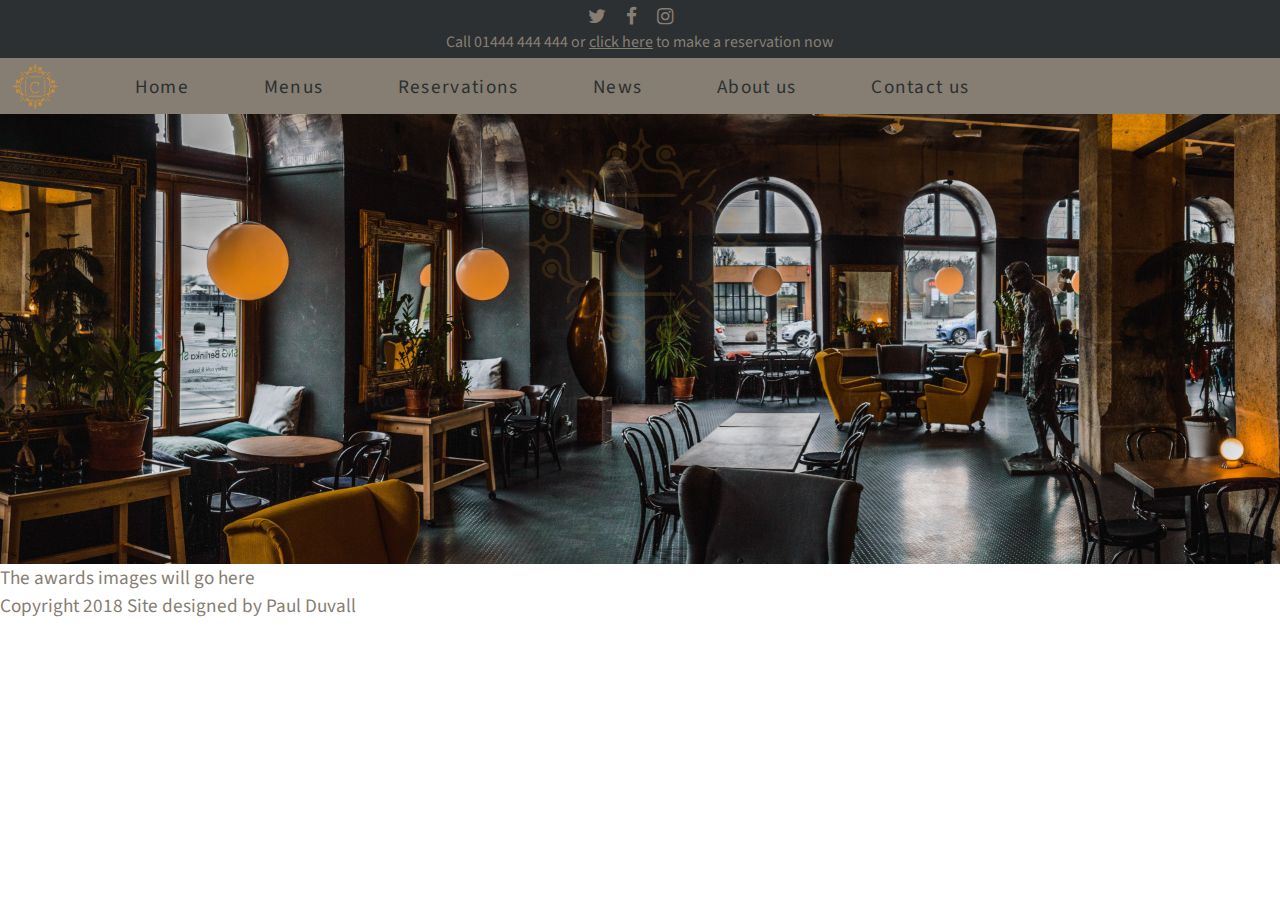
==== index.html @ 865986a9 "Menu made responsive, burger menu added using slicknav, some tweeks to logo display made to adjust f" ====
<!DOCTYPE html>
<html lang="en">
<head>
  <meta charset="UTF-8">
  <meta name="viewport" content="width=device-width, initial-scale=1.0">
  <meta http-equiv="X-UA-Compatible" content="ie=edge">
  <title>Claude's restaurant - fine dining for all</title>
  <link rel="stylesheet" href="https://maxcdn.bootstrapcdn.com/font-awesome/4.3.0/css/font-awesome.min.css">
  <link href="https://fonts.googleapis.com/css?family=Source+Sans+Pro|Montez" rel="stylesheet">
  <!-- <link rel="stylesheet" type="text/css" href="css/animate.css"> -->
  <link rel="stylesheet" type="text/css" href="css/slicknav.min.css">
  <link rel="stylesheet" type="text/css" href="css/style.css">
  
</head>
<body>

  <header>
    <section class="section--top">
      <div class="social_media_icons">
        <ul>
          <li><a href="#"><i class="fa fa-twitter"></i></a></li>
          <li><a href="#"><i class="fa fa-facebook"></i></a></li>
          <li><a href="#"><i class="fa fa-instagram"></i></a></li>
        </ul>
      </div>
      <p>Call 01444 444 444 or <a href="#">click here</a> to make a reservation now</p>
    </section>

    <section class="section--nav">
      <img src="images/logo.gif" alt="Claude's logo" class="nav_logo">
      <nav>
        <ul class="menu" id="menu">
          <li><a href="#">Home</a></li>
          <li><a href="#">Menus</a></li>
          <li><a href="#">Reservations</a></li>
          <li><a href="#">News</a></li>
          <li><a href="#">About us</a></li>
          <li><a href="#">Contact us</a></li>
        </ul>
      </nav>
    </section>
</header>

  <section class="section--hero">
      <img src="images/logo.gif" alt="Claudes restaurant logo" class="hero_logo">
    <p class="hero_text fancy_text">The finest panda-prepared cuisine known to mankind...</p>
  </section>

  <section class="awards">
    <p>The awards images will go here</p>
  </section>

  <section class="section--menus">
    <div class="menu_item">
      <div class="menu_info_top">
        <h1></h1>
        <div class="menu_info_bottom">
          <p></p>
        </div>
      </div>
    </div>
    <div class="menu_item">
      <div class="menu_info_top">
        <h1></h1>
        <div class="menu_info_bottom">
          <p></p>
        </div>
      </div>
    </div>
    <div class="menu_item">
      <div class="menu_info_top">
        <h1></h1>
        <div class="menu_info_bottom">
          <p></p>
        </div>
      </div>
    </div>
  </section>

  <section class="section--reviews">

  </section>

  <footer>
    Copyright 2018
    Site designed by Paul Duvall
  </footer>

  <script src="js/jquery-3.3.1.min.js" type="text/javascript"></script>
  <script src="js/jquery.slicknav.min.js" type="text/javascript"></script>
  <script src="js/script.js" type="text/javascript"></script>

</body>
</html>
---- css/style.css ----
:root {
  --clr-khaki: #5E583F;
  --clr-grey-dark: #2c3033;
  --clr-grey-light: #867E72;
  --clr-grey-bright: #B9C1C9;
  --clr-yellow: #DB922C;
}

* {
  box-sizing: border-box;
  margin: 0;
  padding: 0;
}

body {
  color: var(--clr-grey-light);
  font-family: 'Source Sans Pro', sans-serif;
  font-size: 1.2rem;
}

a {
  color: var(--clr-grey-light);
}

/* -------------------- TOP SECTION ---------------------- */

.slicknav_menu {
  display: none;
}

.section--top {
  background: var(--clr-grey-dark);
  display: flex;
  flex-direction: column;
  align-items: center;
}

.section--top ul {
  list-style: none;
  display: flex;
}

.section--top li {
  margin: 3px 20px 0 0;
}

.section--top i:hover {
  opacity: 0.7;
}

.section--top p {
  margin-bottom: 5px;
  font-size: 1rem;
}

/* --------------------- NAVIGATION ------------------------ */

.section--nav {
  margin: 0 auto;
  background: var(--clr-grey-light);
  text-align: center;
}

nav {
  color: var(--clr-grey-dark);  
  max-width: 80vw;
}

nav::after {
  content: '';
  display: block;
  height: 0;
  clear: left;
}

.nav_logo {
  width: 50px;
  margin: 3px 0 3px 10px;
  float: left;
}

nav ul {
  display: flex;
  justify-content: space-evenly;
  padding-top: 15px;
  list-style: none;
}

nav li {
  margin-left: 10px;
}

nav a {
  color: inherit;
  text-decoration: none;
  margin-left: 10px;
  letter-spacing: 1.3px;
}

nav a:hover {
  text-decoration: underline;
}

/* --------------------- HERO SECTION ------------------------ */

.section--hero {
  background-image: url(../images/hero-background.jpg);
  background-size: cover;
  background-repeat: no-repeat;
  min-height: 50vh;
  display: flex;
  flex-direction: column;
  align-items: center;
}

.hero_logo {
  display: none;
  max-width: 20vw;
  min-width: 200px;
}

.fancy_text {
  display: none;
  font-family: 'Montez', cursive;
  font-size: 2rem;
  color: var(--clr-grey-bright);
  background: rgba(0,0,0,0.4);
  padding: 7px;
  border-radius: 5px;  
}

/* ---------------- RESPONSIVE MEDIA QUERIES -------------------- */

@media all and (max-width: 1000px) {

  #menu {
    display: none;
  }

  .slicknav_menu {
    display: inline-block;
    position: fixed;
    /* background: transparent; */
    right: 0;
    top: 0;
    background: var(--clr-grey-dark);
    width: 100%;
    text-align: right;
    
  }

  .slicknav_menu a {
    color: var(--clr-grey-light);  
    font-size: 1rem;
    letter-spacing: 1.3px;
  }

  .nav_logo {
    width: 25%;
    min-width: 175  px;
    margin: 3px 0 3px 10px;
    float: none;
    margin: auto 0;
  }

  .hero_logo {
    display: none;
    height: 0;
  }

  .section--top p {
    z-index: 5;
  }
}
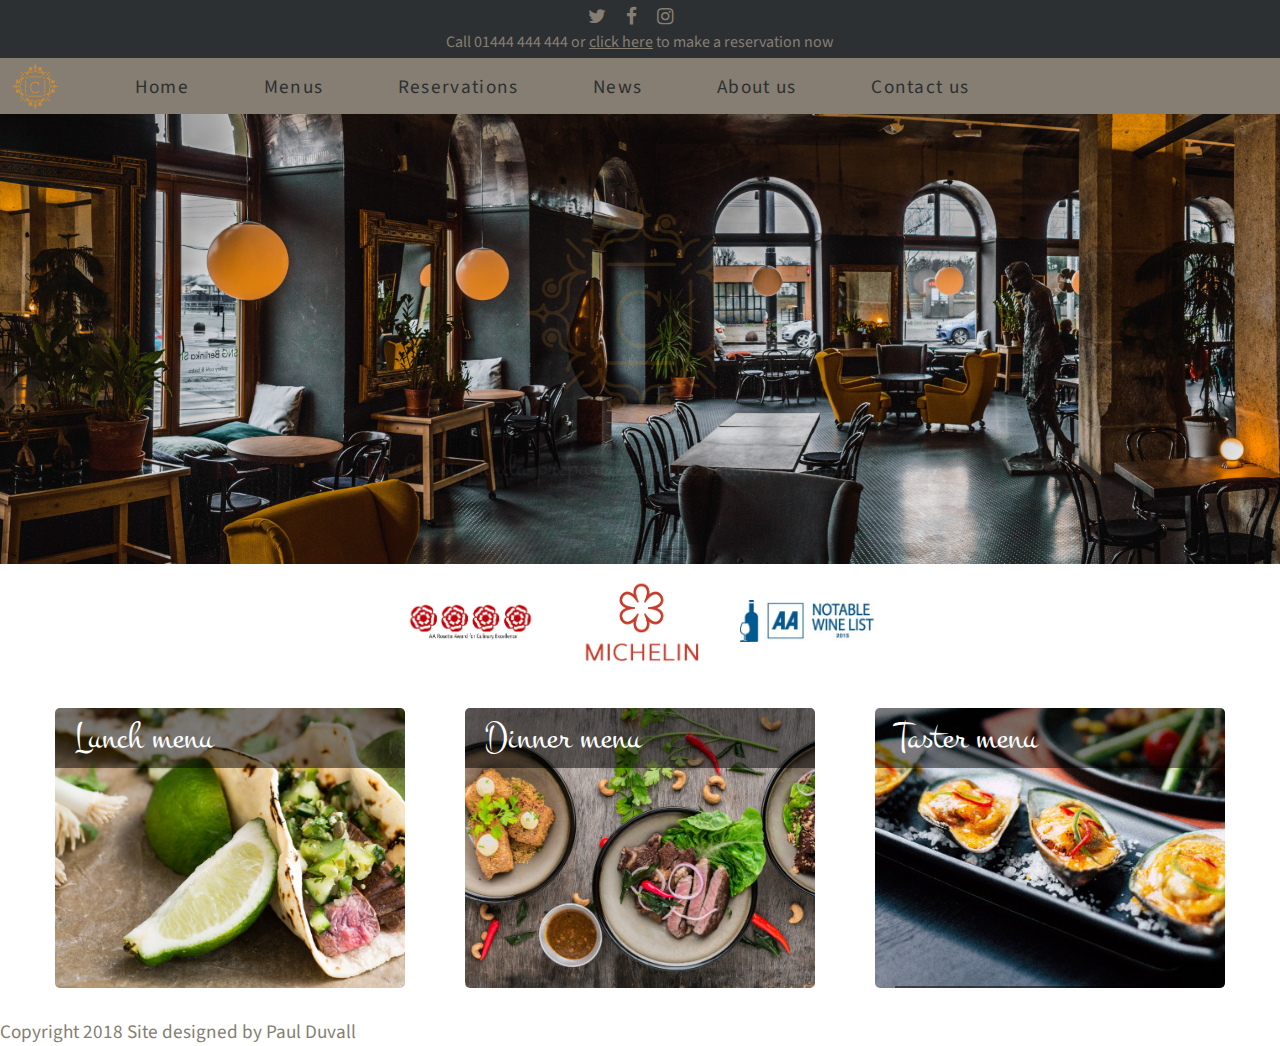
==== commit f1ec13e9: "Awards and menus sections added to main page" ====
--- a/index.html
+++ b/index.html
@@ -41,41 +41,51 @@
     </section>
 </header>
 
+  <!-- ******************** Hero image section ******************** -->
+
   <section class="section--hero">
       <img src="images/logo.gif" alt="Claudes restaurant logo" class="hero_logo">
     <p class="hero_text fancy_text">The finest panda-prepared cuisine known to mankind...</p>
   </section>
 
-  <section class="awards">
-    <p>The awards images will go here</p>
+  <!-- ******************** Awards section ******************** -->
+
+  <section class="section--awards">
+    <div awards_item><img src="images/four-rosette-logo.jpg"></div>
+    <div awards_item><img src="images/michelin-star-red.jpg"></div>
+    <div awards_item><img src="images/AANotableWineList2015-300x90.jpg"></div>
   </section>
 
+  <!-- ******************** Menus section ******************** -->
+
   <section class="section--menus">
-    <div class="menu_item">
+    <div class="menu_item" id="menu_item_lunch">
       <div class="menu_info_top">
-        <h1></h1>
+        <h1>Lunch menu</h1>
         <div class="menu_info_bottom">
-          <p></p>
+          <p>Our awarding-winning lunch menu is super tasty. Choose from 1, 2 or 3 courses. Includes a glass of wine!</p>
         </div>
       </div>
     </div>
-    <div class="menu_item">
+    <div class="menu_item" id="menu_item_dinner">
       <div class="menu_info_top">
-        <h1></h1>
+        <h1>Dinner menu</h1>
         <div class="menu_info_bottom">
-          <p></p>
+            <p>Choose from a range of unique plates, designed by out Michelin-star awarded Chef, Claude LePanda.</p>
         </div>
       </div>
     </div>
-    <div class="menu_item">
+    <div class="menu_item" id="menu_item_taster">
       <div class="menu_info_top">
-        <h1></h1>
+        <h1>Taster menu</h1>
         <div class="menu_info_bottom">
-          <p></p>
+          <p>Experience the full range of what our award-winning menu has to offer with the taster menu, served with carefully-selected paired wines.</p>
         </div>
       </div>
     </div>
   </section>
+
+  <!-- ******************** Reviews section ******************** -->
 
   <section class="section--reviews">
 
--- a/css/style.css
+++ b/css/style.css
@@ -22,6 +22,12 @@
   color: var(--clr-grey-light);
 }
 
+h1 {
+  font-family: 'Montez', cursive;
+  font-weight: 100;
+  font-size: 2.4rem;
+}
+
 /* -------------------- TOP SECTION ---------------------- */
 
 .slicknav_menu {
@@ -111,6 +117,7 @@
   display: flex;
   flex-direction: column;
   align-items: center;
+  justify-content: center;
 }
 
 .hero_logo {
@@ -123,15 +130,94 @@
   display: none;
   font-family: 'Montez', cursive;
   font-size: 2rem;
+  text-align: center;
   color: var(--clr-grey-bright);
   background: rgba(0,0,0,0.4);
   padding: 7px;
   border-radius: 5px;  
 }
 
+/* ---------------- AWARDS SECTION -------------------- */
+
+.section--awards {
+  display: flex;
+  flex-direction: row;
+  justify-content: center;
+}
+
+.section--awards div {
+  display: flex;
+  align-items: center;
+}
+
+.section--awards div img {
+  padding: 15px;
+  width: 25vw;
+  max-width: 170px;
+}
+
+.section--awards div img:hover {
+  filter: grayscale(100%);
+}
+
+/* --------------------- MENU SECTION ------------------------ */
+
+.section--menus {
+  display: flex;
+  justify-content: center;
+  flex-wrap: wrap;
+  background: white;
+  font-size: 1rem;
+}
+
+.menu_item {
+  position: relative;
+  overflow: hidden;
+  width: 350px;
+  height: 280px;
+  background-size: cover;
+  color: white;
+  border-radius: 5px;
+  margin: 30px;
+}
+
+#menu_item_lunch {
+  background-image: url(../images/menu-lunch.jpg);
+}
+
+#menu_item_dinner {
+  background-image: url(../images/menu-dinner.jpg);
+}
+
+#menu_item_taster {
+  background-image: url(../images/menu-taster.jpg);
+}
+
+.menu_info_top {
+  background: rgba(0,0,0,0.5);
+  padding: 5px 20px;
+}
+
+.menu_info_bottom {
+  position: absolute;
+  bottom: -110px; 
+  width: 100%;
+  max-height: 40%;
+  padding: 15px 20px;
+  background: rgba(0,0,0,0.5);
+}
+
+.menu_item:hover > .menu_info_bottom {
+  display: inline;
+  transition: ease 0.8s;
+  bottom: 0;
+}
+
 /* ---------------- RESPONSIVE MEDIA QUERIES -------------------- */
 
 @media all and (max-width: 1000px) {
+
+  /* -------- RESPONSIVE MENU ------------ */
 
   #menu {
     display: none;
@@ -140,13 +226,11 @@
   .slicknav_menu {
     display: inline-block;
     position: fixed;
-    /* background: transparent; */
     right: 0;
     top: 0;
     background: var(--clr-grey-dark);
     width: 100%;
     text-align: right;
-    
   }
 
   .slicknav_menu a {
@@ -154,6 +238,8 @@
     font-size: 1rem;
     letter-spacing: 1.3px;
   }
+
+  /* -------- RESPONSIVE HERO ------------ */
 
   .nav_logo {
     width: 25%;
@@ -171,4 +257,22 @@
   .section--top p {
     z-index: 5;
   }
+
+}
+
+@media all and (max-width: 600px) {
+  
+  /* -------- RESPONSIVE AWARDS ------------ */
+
+  .awards {
+    display: flex;
+    flex-direction: column;
+    align-items: center;
+  }
+
+  .awards div img {
+    width: 50vw;
+    max-width: 170px;
+  }
+
 }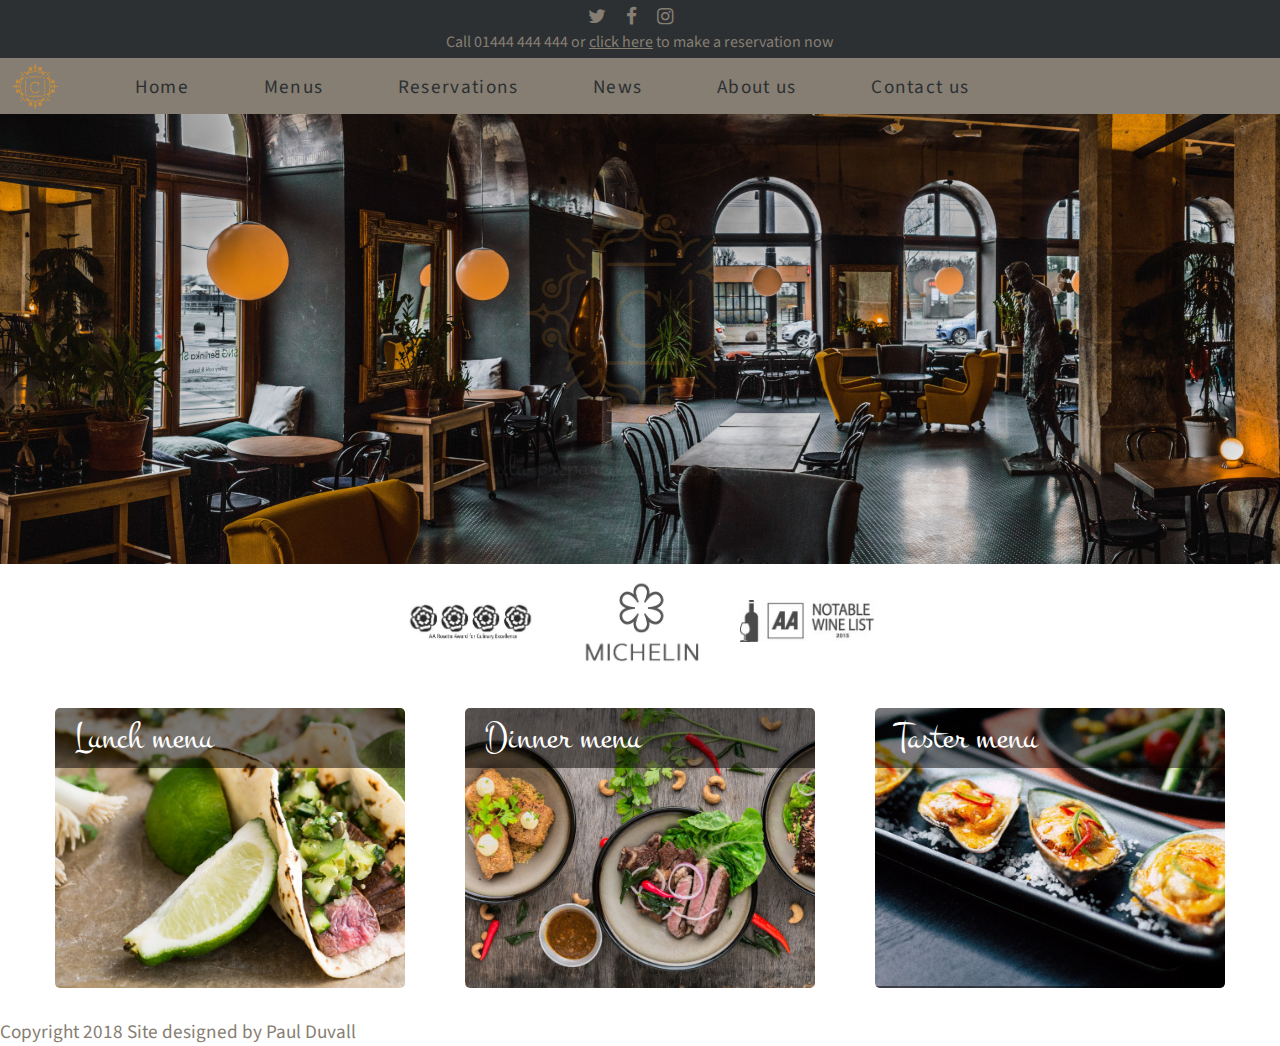
==== commit 146415d0: "Fixed issues with front page awards logos and menu components" ====
--- a/index.html
+++ b/index.html
@@ -62,25 +62,25 @@
     <div class="menu_item" id="menu_item_lunch">
       <div class="menu_info_top">
         <h1>Lunch menu</h1>
-        <div class="menu_info_bottom">
-          <p>Our awarding-winning lunch menu is super tasty. Choose from 1, 2 or 3 courses. Includes a glass of wine!</p>
-        </div>
+      </div>
+      <div class="menu_info_bottom">
+        <p>Our awarding-winning lunch menu is super tasty. Choose from 1, 2 or 3 courses. Includes a glass of wine!</p>
       </div>
     </div>
     <div class="menu_item" id="menu_item_dinner">
       <div class="menu_info_top">
         <h1>Dinner menu</h1>
-        <div class="menu_info_bottom">
-            <p>Choose from a range of unique plates, designed by out Michelin-star awarded Chef, Claude LePanda.</p>
-        </div>
       </div>
+      <div class="menu_info_bottom">
+        <p>Choose from a range of unique plates, designed by out Michelin-star awarded Chef, Claude LePanda.</p>
+    </div>
     </div>
     <div class="menu_item" id="menu_item_taster">
       <div class="menu_info_top">
         <h1>Taster menu</h1>
-        <div class="menu_info_bottom">
-          <p>Experience the full range of what our award-winning menu has to offer with the taster menu, served with carefully-selected paired wines.</p>
-        </div>
+      </div>
+      <div class="menu_info_bottom">
+        <p>Experience the full range of what our award-winning menu has to offer with the taster menu, served with carefully-selected paired wines.</p>
       </div>
     </div>
   </section>
@@ -90,6 +90,8 @@
   <section class="section--reviews">
 
   </section>
+
+  <!-- ********************* Footer section ********************* -->
 
   <footer>
     Copyright 2018
--- a/css/style.css
+++ b/css/style.css
@@ -154,10 +154,11 @@
   padding: 15px;
   width: 25vw;
   max-width: 170px;
+  filter: grayscale(100%);
 }
 
 .section--awards div img:hover {
-  filter: grayscale(100%);
+  filter: grayscale(0);
 }
 
 /* --------------------- MENU SECTION ------------------------ */
@@ -199,8 +200,8 @@
 }
 
 .menu_info_bottom {
-  position: absolute;
-  bottom: -110px; 
+  position: absolute; 
+  bottom: -110px;
   width: 100%;
   max-height: 40%;
   padding: 15px 20px;
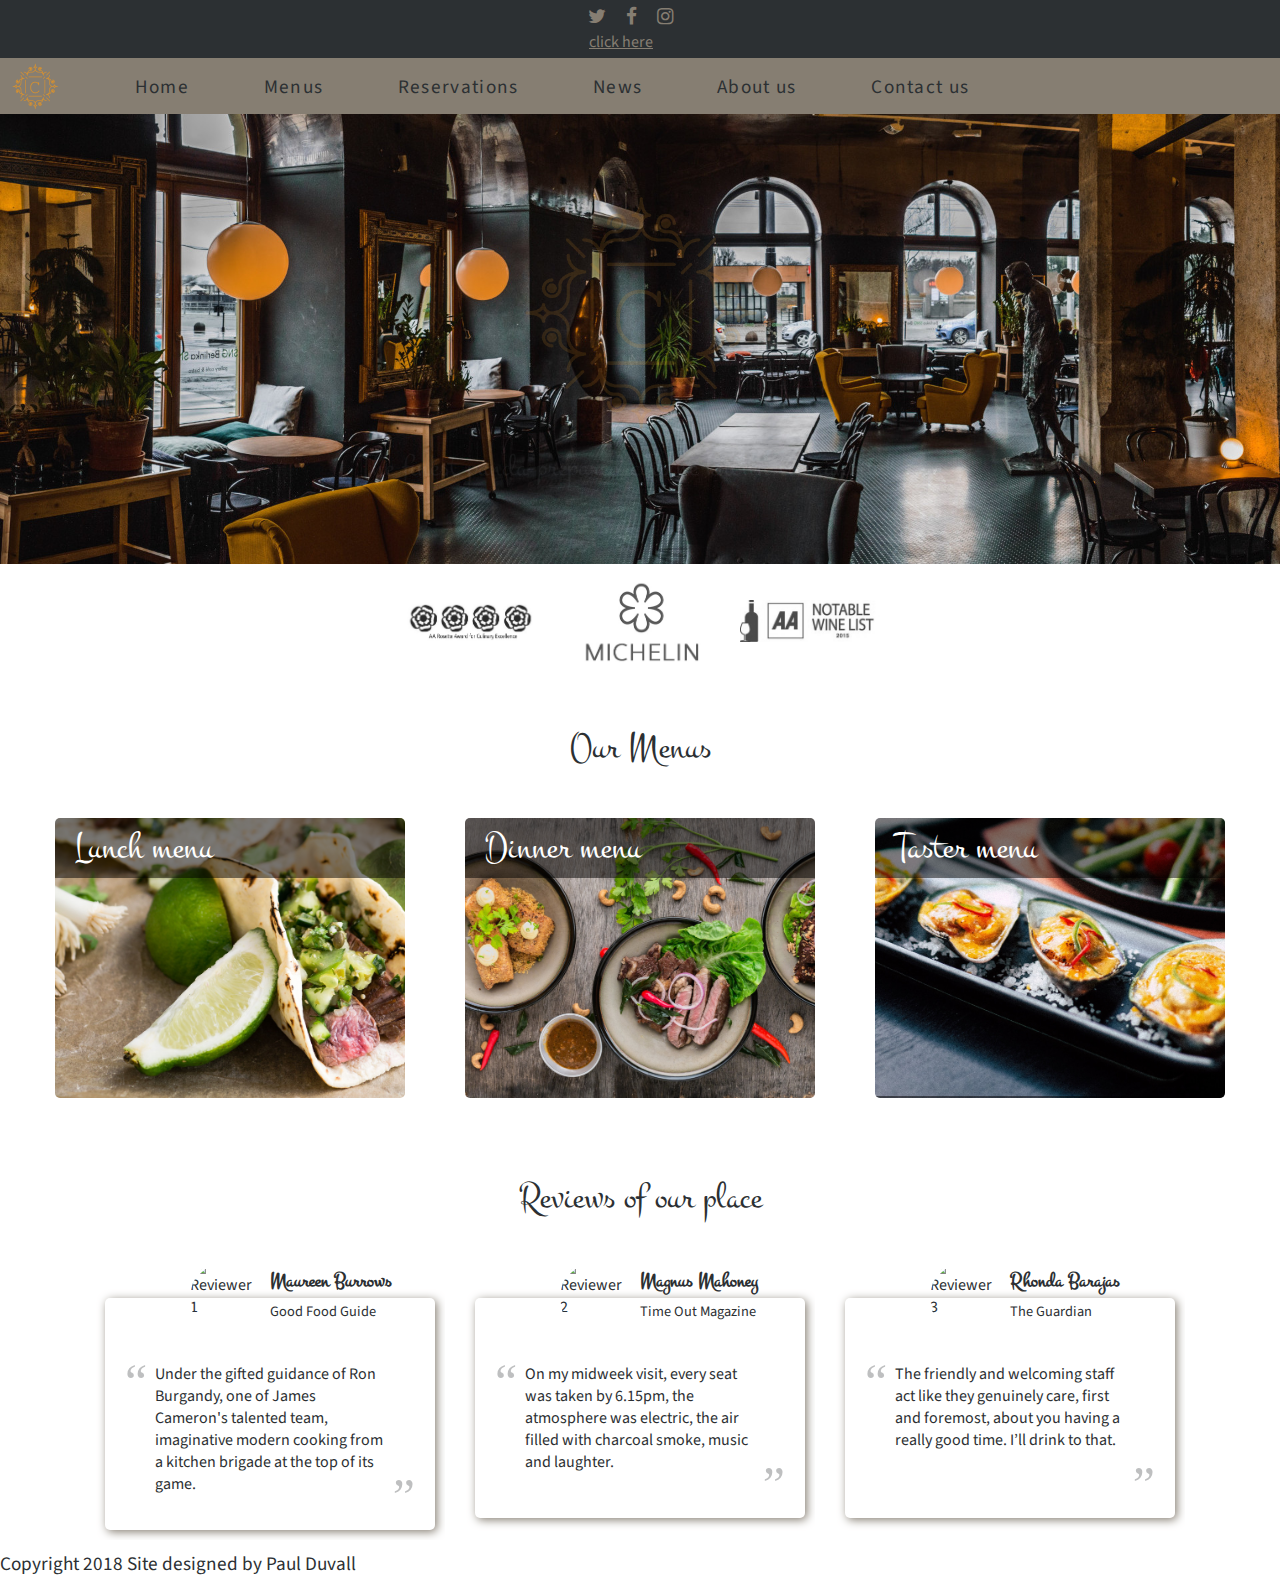
==== commit 32c7ad78: "Review component of front page added, titles added to front page also" ====
--- a/index.html
+++ b/index.html
@@ -59,6 +59,7 @@
   <!-- ******************** Menus section ******************** -->
 
   <section class="section--menus">
+    <h2 class="section_header">Our Menus</h2>
     <div class="menu_item" id="menu_item_lunch">
       <div class="menu_info_top">
         <h1>Lunch menu</h1>
@@ -88,7 +89,33 @@
   <!-- ******************** Reviews section ******************** -->
 
   <section class="section--reviews">
-
+    <h2 class="section_header">Reviews of our place</h2>
+    <div class="review_item">
+      <div class="author">
+        <img src="https://raw.githubusercontent.com/paul-duvall/website_images/master/reviewer2.jpg" alt="Reviewer 1"/>
+        <h4>Maureen Burrows</h4>
+          <span>Good Food Guide</span>
+      </div>
+      <div class="review_words"><p>Under the gifted guidance of Ron Burgandy, one of James Cameron's talented team, imaginative modern cooking from a kitchen brigade at the top of its game.</p> </div>
+    </div>
+    
+  <div class="review_item">
+      <div class="author">
+        <img src="https://raw.githubusercontent.com/paul-duvall/website_images/master/reviewer1.jpg" alt="Reviewer 2"/>
+        <h4>Magnus Mahoney</h4>
+          <span>Time Out Magazine</span>
+      </div>
+      <div class="review_words"><p>On my midweek visit, every seat was taken by 6.15pm, the atmosphere was electric, the air filled with charcoal smoke, music and laughter.</p> </div>
+    </div>  
+      
+    <div class="review_item">
+      <div class="author">
+        <img src="https://raw.githubusercontent.com/paul-duvall/website_images/master/reviewer3.jpg" alt="Reviewer 3"/>
+        <h4>Rhonda Barajas</h4>
+          <span>The Guardian</span>
+      </div>
+      <div class="review_words"><p> The friendly and welcoming staff act like they genuinely care, first and foremost, about you having a really good time. I’ll drink to that.</p> </div>
+    </div>
   </section>
 
   <!-- ********************* Footer section ********************* -->
--- a/css/style.css
+++ b/css/style.css
@@ -28,10 +28,25 @@
   font-size: 2.4rem;
 }
 
+h2 {
+  font-family: 'Montez', cursive;
+  font-weight: 100;
+  font-size: 2.4rem;
+}
+
+/* -------------------- SECTION TITLES ---------------------- */
+
+.section_header {
+  text-align: center;
+  width: 100%;
+  margin: 45px 10px 15px 10px;
+}
+
 /* -------------------- TOP SECTION ---------------------- */
 
 .slicknav_menu {
   display: none;
+  z-index: 1;
 }
 
 .section--top {
@@ -65,6 +80,7 @@
   margin: 0 auto;
   background: var(--clr-grey-light);
   text-align: center;
+  /* z-index: 1; */
 }
 
 nav {
@@ -214,9 +230,122 @@
   bottom: 0;
 }
 
+/* ---------------- REVIEW SECTION -------------------- */
+
+body {
+  font-family: 'Source Sans Pro', sans-serif;
+  color: #2c3033;
+}
+
+.section--reviews {
+  display: flex;
+  justify-content: center;
+  flex-wrap: wrap;
+  background: white;
+  font-size: 1rem;
+}
+
+.review_item {
+  position: relative;
+  overflow: hidden;
+  margin: 10px;
+  min-width: 220px;
+  max-width: 350px;
+  with: 100%;
+  padding: 10px;
+}
+
+.author {
+  display: block;
+  position: relative;
+  margin: 0;
+  height: 80px;
+  padding: 0 35px;
+  z-index: 1;
+}
+
+.author img {
+  position: absolute;
+  display: block;
+  padding-right: 10px;
+  max-width: 100%;
+  height: 80px;
+  width: 80px;
+  border-radius: 50%;
+  right: 50%;
+}
+
+.author h4, .author span {
+  left: 50%;
+  position: absolute;
+}
+
+.author h4 {
+  position: absolute;
+  padding-bottom: 3px;
+  bottom: 50%;
+  margin: 0;
+  font-family: 'Montez', cursive;
+  font-size: 1.3rem;
+}
+
+.author span {
+  position: absolute;
+  top: 50%;
+  padding-top: 3px;
+  margin: 0;
+  font-size: 0.9rem;
+}
+
+.review_words {
+  background: white;
+  -webkit-box-shadow: 2px 2px 10px 0px #867E72; 
+  box-shadow: 2px 2px 10px 0px #867E72;
+  border-radius: 5px;
+  position: relative;
+  display: block;
+  margin: -40px 0 0 ;
+  padding: 65px 50px 35px 50px;
+  min-height: 220px;
+}
+
+.review_words:before,
+.review_words:after {
+  font-family: 'FontAwesome';
+  content: "\201C";
+  position: absolute;
+  font-size: 50px;
+  opacity: 0.3;
+  font-style: normal;
+}
+.review_words:before {
+  top: 55px;
+  left: 20px;
+}
+.review_words:after {
+  content: "\201D";
+  right: 20px;
+  bottom: 5px;
+}
+
+
 /* ---------------- RESPONSIVE MEDIA QUERIES -------------------- */
 
 @media all and (max-width: 1000px) {
+
+  /* -------- RESPONSIVE TOP BAR ------------ */
+/* 
+  .section--top {
+    z-index: 1;
+  }
+
+  .section--top p {
+    display: hidden;
+  }
+
+  .social-media-icons {
+    z-index: 1;
+  } */
 
   /* -------- RESPONSIVE MENU ------------ */
 
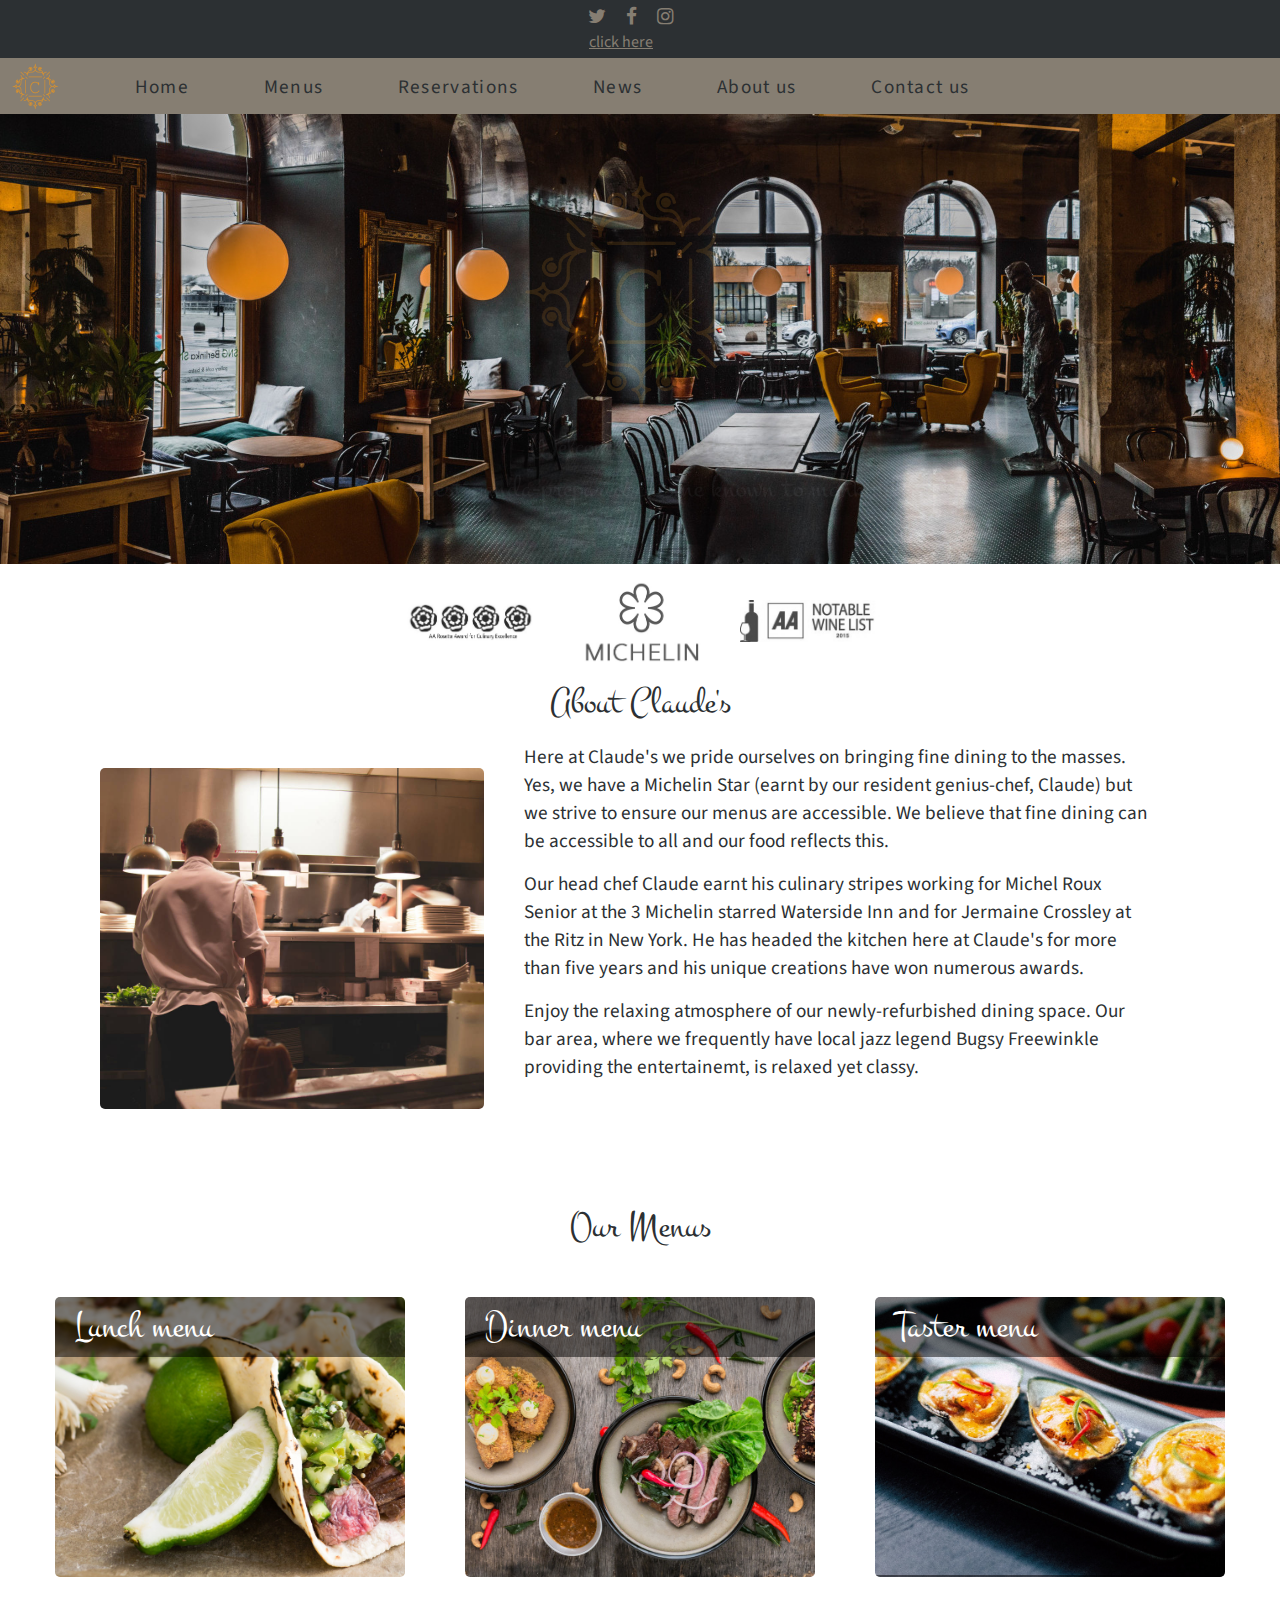
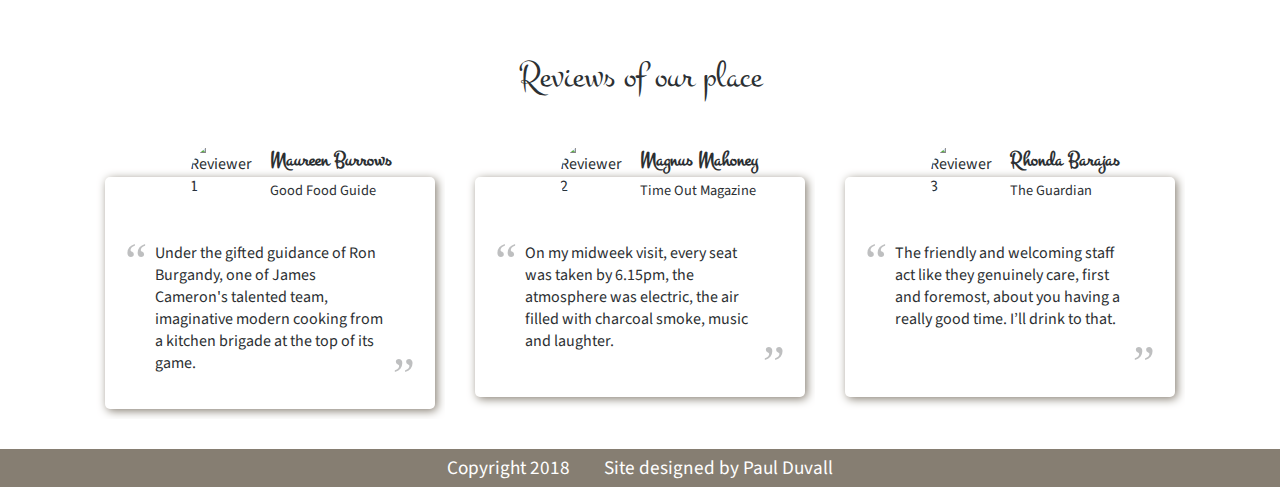
==== commit e0ea03a9: "Update of front page - styling footer and adding content / some styling for about section" ====
--- a/index.html
+++ b/index.html
@@ -45,7 +45,8 @@
 
   <section class="section--hero">
       <img src="images/logo.gif" alt="Claudes restaurant logo" class="hero_logo">
-    <p class="hero_text fancy_text">The finest panda-prepared cuisine known to mankind...</p>
+      <p class="hero_text fancy_text">Welcome to Claude's!
+      <br>>The finest panda-prepared cuisine known to mankind...</p>
   </section>
 
   <!-- ******************** Awards section ******************** -->
@@ -54,6 +55,21 @@
     <div awards_item><img src="images/four-rosette-logo.jpg"></div>
     <div awards_item><img src="images/michelin-star-red.jpg"></div>
     <div awards_item><img src="images/AANotableWineList2015-300x90.jpg"></div>
+  </section>
+
+  <!-- ******************** About section ******************** -->
+
+  <section class="section--about">
+    <h2 class="about_title">About Claude's</h2>
+    <div class="about_image">
+      <img src="images/homepage-image1.jpg" alt="">
+    </div>
+    <div class="about_text">
+      
+      <p class="about_para">Here at Claude's we pride ourselves on bringing fine dining to the masses. Yes, we have a Michelin Star (earnt by our resident genius-chef, Claude) but we strive to ensure our menus are accessible. We believe that fine dining can be accessible to all and our food reflects this.</p>
+      <p class="about_para">Our head chef Claude earnt his culinary stripes working for Michel Roux Senior at the 3 Michelin starred Waterside Inn and for Jermaine Crossley at the Ritz in New York. He has headed the kitchen here at Claude's for more than five years and his unique creations have won numerous awards.</p>
+      <p class="about_para">Enjoy the relaxing atmosphere of our newly-refurbished dining space. Our bar area, where we frequently have local jazz legend Bugsy Freewinkle providing the entertainemt, is relaxed yet classy.</p>
+    </div>
   </section>
 
   <!-- ******************** Menus section ******************** -->
@@ -121,8 +137,7 @@
   <!-- ********************* Footer section ********************* -->
 
   <footer>
-    Copyright 2018
-    Site designed by Paul Duvall
+    <span class="copyright">Copyright 2018</span> Site designed by Paul Duvall
   </footer>
 
   <script src="js/jquery-3.3.1.min.js" type="text/javascript"></script>
--- a/css/style.css
+++ b/css/style.css
@@ -177,10 +177,35 @@
   filter: grayscale(0);
 }
 
+/* ---------------- ABOUT SECTION -------------------- */
+
+.about_image {
+  float: left;
+  padding: 40px;
+  padding-left: 100px;
+  
+}
+
+.about_image img {
+  width: 30vw;
+  border-radius: 5px;
+}
+
+.about_title {
+  /* padding-top: 25px; */
+  text-align: center;
+}
+
+.about_para {
+  margin: 15px 10vw;
+}
+
+
 /* --------------------- MENU SECTION ------------------------ */
 
 .section--menus {
   display: flex;
+  clear: left;
   justify-content: center;
   flex-wrap: wrap;
   background: white;
@@ -239,6 +264,7 @@
 
 .section--reviews {
   display: flex;
+  margin-bottom: 20px;
   justify-content: center;
   flex-wrap: wrap;
   background: white;
@@ -328,6 +354,19 @@
   bottom: 5px;
 }
 
+/* --------------------- FOOTER ------------------------ */
+
+footer {
+  padding: 5px;
+  background: var(--clr-grey-light);
+  color: white;
+  text-align: center;
+}
+
+footer .copyright {
+  margin-right: 30px;
+}
+
 
 /* ---------------- RESPONSIVE MEDIA QUERIES -------------------- */
 
@@ -405,4 +444,5 @@
     max-width: 170px;
   }
 
-}+}
+
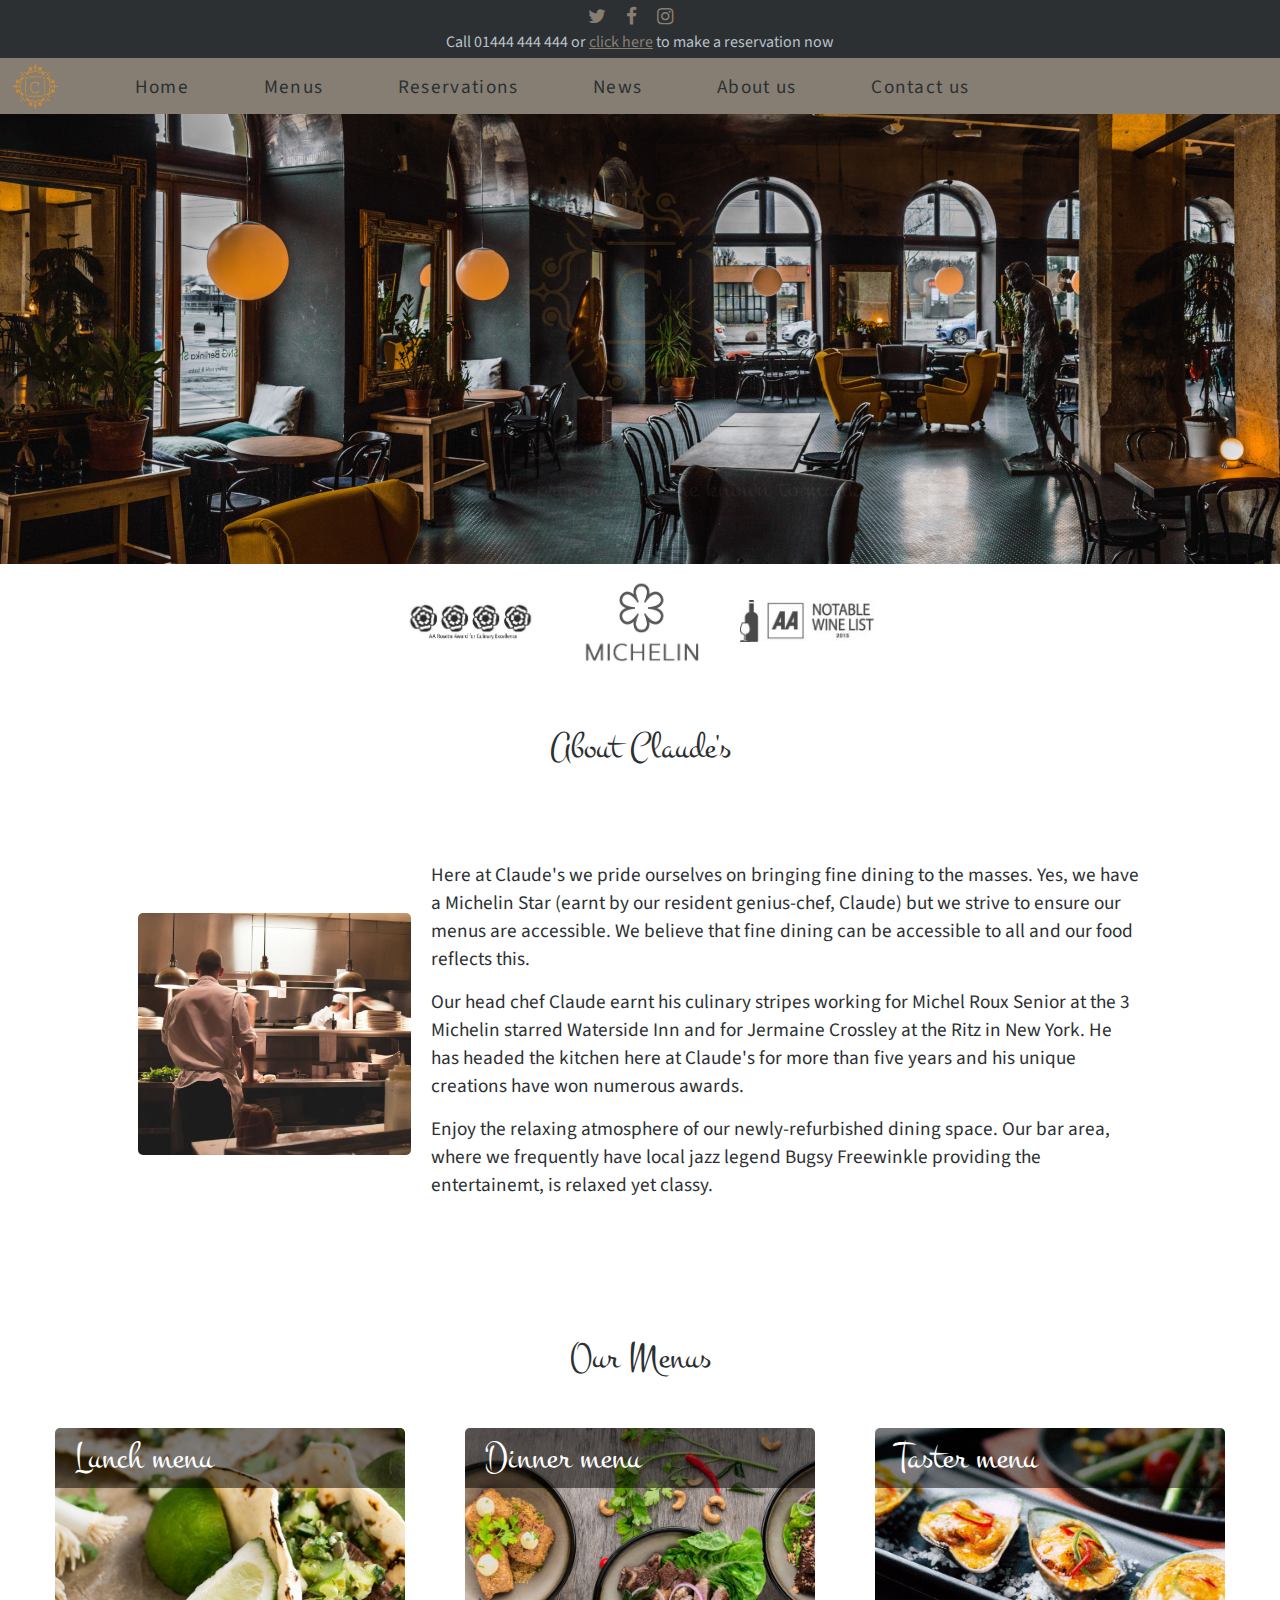
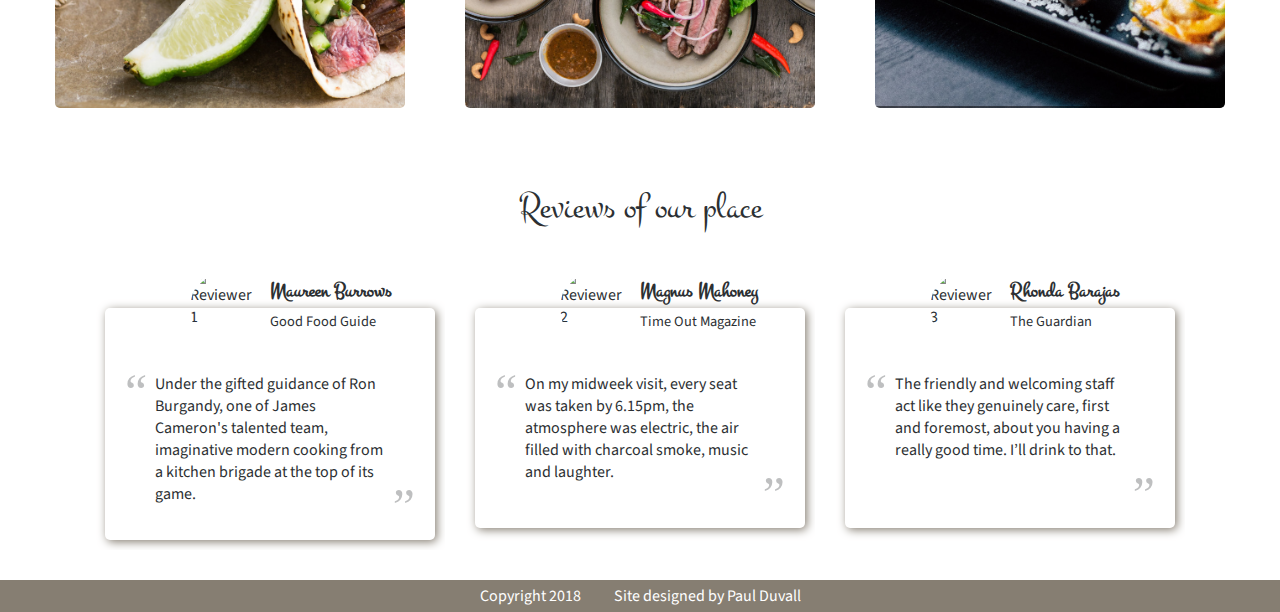
==== commit 7b4ad269: "New pages added, bugs fixed on homepage, menu page build started" ====
--- a/index.html
+++ b/index.html
@@ -10,6 +10,7 @@
   <!-- <link rel="stylesheet" type="text/css" href="css/animate.css"> -->
   <link rel="stylesheet" type="text/css" href="css/slicknav.min.css">
   <link rel="stylesheet" type="text/css" href="css/style.css">
+  <link rel="stylesheet" type="text/css" href="css/responsive.css">
   
 </head>
 <body>
@@ -23,19 +24,19 @@
           <li><a href="#"><i class="fa fa-instagram"></i></a></li>
         </ul>
       </div>
-      <p>Call 01444 444 444 or <a href="#">click here</a> to make a reservation now</p>
+      <p class="top_text">Call 01444 444 444 or <a href="#">click here</a> to make a reservation now</p>
     </section>
 
     <section class="section--nav">
       <img src="images/logo.gif" alt="Claude's logo" class="nav_logo">
       <nav>
         <ul class="menu" id="menu">
-          <li><a href="#">Home</a></li>
-          <li><a href="#">Menus</a></li>
-          <li><a href="#">Reservations</a></li>
-          <li><a href="#">News</a></li>
-          <li><a href="#">About us</a></li>
-          <li><a href="#">Contact us</a></li>
+          <li><a href="index.html">Home</a></li>
+          <li><a href="menus.html">Menus</a></li>
+          <li><a href="reservations.html">Reservations</a></li>
+          <li><a href="news.html">News</a></li>
+          <li><a href="about_us.html">About us</a></li>
+          <li><a href="contact_us.html">Contact us</a></li>
         </ul>
       </nav>
     </section>
@@ -46,7 +47,7 @@
   <section class="section--hero">
       <img src="images/logo.gif" alt="Claudes restaurant logo" class="hero_logo">
       <p class="hero_text fancy_text">Welcome to Claude's!
-      <br>>The finest panda-prepared cuisine known to mankind...</p>
+      <br>The finest panda-prepared cuisine known to mankind...</p>
   </section>
 
   <!-- ******************** Awards section ******************** -->
@@ -60,16 +61,19 @@
   <!-- ******************** About section ******************** -->
 
   <section class="section--about">
-    <h2 class="about_title">About Claude's</h2>
-    <div class="about_image">
-      <img src="images/homepage-image1.jpg" alt="">
+    <h2 class="section_header">About Claude's</h2>
+    <div class="about_body">
+      <div class="about_image">
+        <img src="images/homepage-image1.jpg" alt="">
+      </div>
+      <div class="about_text">
+        
+        <p class="about_para">Here at Claude's we pride ourselves on bringing fine dining to the masses. Yes, we have a Michelin Star (earnt by our resident genius-chef, Claude) but we strive to ensure our menus are accessible. We believe that fine dining can be accessible to all and our food reflects this.</p>
+        <p class="about_para">Our head chef Claude earnt his culinary stripes working for Michel Roux Senior at the 3 Michelin starred Waterside Inn and for Jermaine Crossley at the Ritz in New York. He has headed the kitchen here at Claude's for more than five years and his unique creations have won numerous awards.</p>
+        <p class="about_para">Enjoy the relaxing atmosphere of our newly-refurbished dining space. Our bar area, where we frequently have local jazz legend Bugsy Freewinkle providing the entertainemt, is relaxed yet classy.</p>
+      </div>
     </div>
-    <div class="about_text">
-      
-      <p class="about_para">Here at Claude's we pride ourselves on bringing fine dining to the masses. Yes, we have a Michelin Star (earnt by our resident genius-chef, Claude) but we strive to ensure our menus are accessible. We believe that fine dining can be accessible to all and our food reflects this.</p>
-      <p class="about_para">Our head chef Claude earnt his culinary stripes working for Michel Roux Senior at the 3 Michelin starred Waterside Inn and for Jermaine Crossley at the Ritz in New York. He has headed the kitchen here at Claude's for more than five years and his unique creations have won numerous awards.</p>
-      <p class="about_para">Enjoy the relaxing atmosphere of our newly-refurbished dining space. Our bar area, where we frequently have local jazz legend Bugsy Freewinkle providing the entertainemt, is relaxed yet classy.</p>
-    </div>
+    
   </section>
 
   <!-- ******************** Menus section ******************** -->
--- a/css/style.css
+++ b/css/style.css
@@ -50,10 +50,11 @@
 }
 
 .section--top {
+  display: flex;
+  flex-direction: column;
+  align-items: center;
   background: var(--clr-grey-dark);
-  display: flex;
-  flex-direction: column;
-  align-items: center;
+  color: var(--clr-grey-bright);
 }
 
 .section--top ul {
@@ -179,25 +180,49 @@
 
 /* ---------------- ABOUT SECTION -------------------- */
 
+.section--about {
+  /* border: 2px solid green; */
+  display: flex;
+  flex-direction: column;
+  align-items: center;
+}
+
+.about_body {
+  /* border: 2px solid red; */
+  width: 80vw;
+  max-width: 1300px;
+  min-height: 500px;
+  display: flex;
+  flex-direction: row;
+  align-items: center;
+}
+
+.about_text {
+  margin: 10px;
+  padding-left: 10px;
+  min-width: 350px;
+  max-width: 70vw;
+}
+
 .about_image {
-  float: left;
-  padding: 40px;
-  padding-left: 100px;
-  
+  /* border: 2px solid purple; */
+  margin-left: 10px;
+  max-width: 100%;
+  height: 100%;
 }
 
 .about_image img {
-  width: 30vw;
+  width: 100%;
+  min-width: 250px;
   border-radius: 5px;
 }
 
 .about_title {
-  /* padding-top: 25px; */
   text-align: center;
 }
 
 .about_para {
-  margin: 15px 10vw;
+  padding-bottom: 15px;
 }
 
 
@@ -205,7 +230,6 @@
 
 .section--menus {
   display: flex;
-  clear: left;
   justify-content: center;
   flex-wrap: wrap;
   background: white;
@@ -361,88 +385,9 @@
   background: var(--clr-grey-light);
   color: white;
   text-align: center;
+  font-size: 1rem;
 }
 
 footer .copyright {
   margin-right: 30px;
-}
-
-
-/* ---------------- RESPONSIVE MEDIA QUERIES -------------------- */
-
-@media all and (max-width: 1000px) {
-
-  /* -------- RESPONSIVE TOP BAR ------------ */
-/* 
-  .section--top {
-    z-index: 1;
-  }
-
-  .section--top p {
-    display: hidden;
-  }
-
-  .social-media-icons {
-    z-index: 1;
-  } */
-
-  /* -------- RESPONSIVE MENU ------------ */
-
-  #menu {
-    display: none;
-  }
-
-  .slicknav_menu {
-    display: inline-block;
-    position: fixed;
-    right: 0;
-    top: 0;
-    background: var(--clr-grey-dark);
-    width: 100%;
-    text-align: right;
-  }
-
-  .slicknav_menu a {
-    color: var(--clr-grey-light);  
-    font-size: 1rem;
-    letter-spacing: 1.3px;
-  }
-
-  /* -------- RESPONSIVE HERO ------------ */
-
-  .nav_logo {
-    width: 25%;
-    min-width: 175  px;
-    margin: 3px 0 3px 10px;
-    float: none;
-    margin: auto 0;
-  }
-
-  .hero_logo {
-    display: none;
-    height: 0;
-  }
-
-  .section--top p {
-    z-index: 5;
-  }
-
-}
-
-@media all and (max-width: 600px) {
-  
-  /* -------- RESPONSIVE AWARDS ------------ */
-
-  .awards {
-    display: flex;
-    flex-direction: column;
-    align-items: center;
-  }
-
-  .awards div img {
-    width: 50vw;
-    max-width: 170px;
-  }
-
-}
-
+}--- a/css/responsive.css
+++ b/css/responsive.css
@@ -0,0 +1,96 @@
+/* ---------------- RESPONSIVE MEDIA QUERIES -------------------- */
+
+@media all and (max-width: 1000px) {
+  /* -------- RESPONSIVE ABOUT SECTION ------------ */
+
+  .about_body {
+    flex-direction: column;
+  }
+
+  .about_image {
+    max-width: 55%;
+    text-align: center;
+    overflow: hidden;
+  }
+  
+  .about_image img {
+    width: 55%;
+    
+  }
+
+}
+
+@media all and (max-width: 750px) {
+
+  /* -------- RESPONSIVE ABOUT SECTION ------------ */
+
+  .about_body {
+    flex-direction: column;
+  }
+
+  /* -------- RESPONSIVE MENU ------------ */
+
+  #menu {
+    display: none;
+  }
+
+  .slicknav_menu {
+    display: inline-block;
+    position: fixed;
+    right: 0;
+    top: 0;
+    background: var(--clr-grey-dark);
+    width: 100%;
+    text-align: right;
+  }
+
+  .slicknav_menu a {
+    color: var(--clr-grey-light);  
+    font-size: 1rem;
+    letter-spacing: 1.3px;
+  }
+
+  /* -------- RESPONSIVE HERO ------------ */
+
+  .nav_logo {
+    width: 25%;
+    min-width: 175  px;
+    margin: 3px 0 3px 10px;
+    float: none;
+    margin: auto 0;
+  }
+
+  .hero_logo {
+    display: none;
+    height: 0;
+  }
+
+  .section--top p {
+    z-index: 5;
+  }
+
+}
+
+@media all and (max-width: 600px) {
+
+  /* -------- RESPONSIVE TOP SECTION ------------ */
+  .top_text {
+    /* Removing the top call to action text */
+    visibility: hidden;
+  }
+  
+  /* -------- RESPONSIVE AWARDS ------------ */
+
+  .awards {
+    display: flex;
+    flex-direction: column;
+    align-items: center;
+  }
+
+  .awards div img {
+    width: 50vw;
+    max-width: 170px;
+  }
+
+}
+
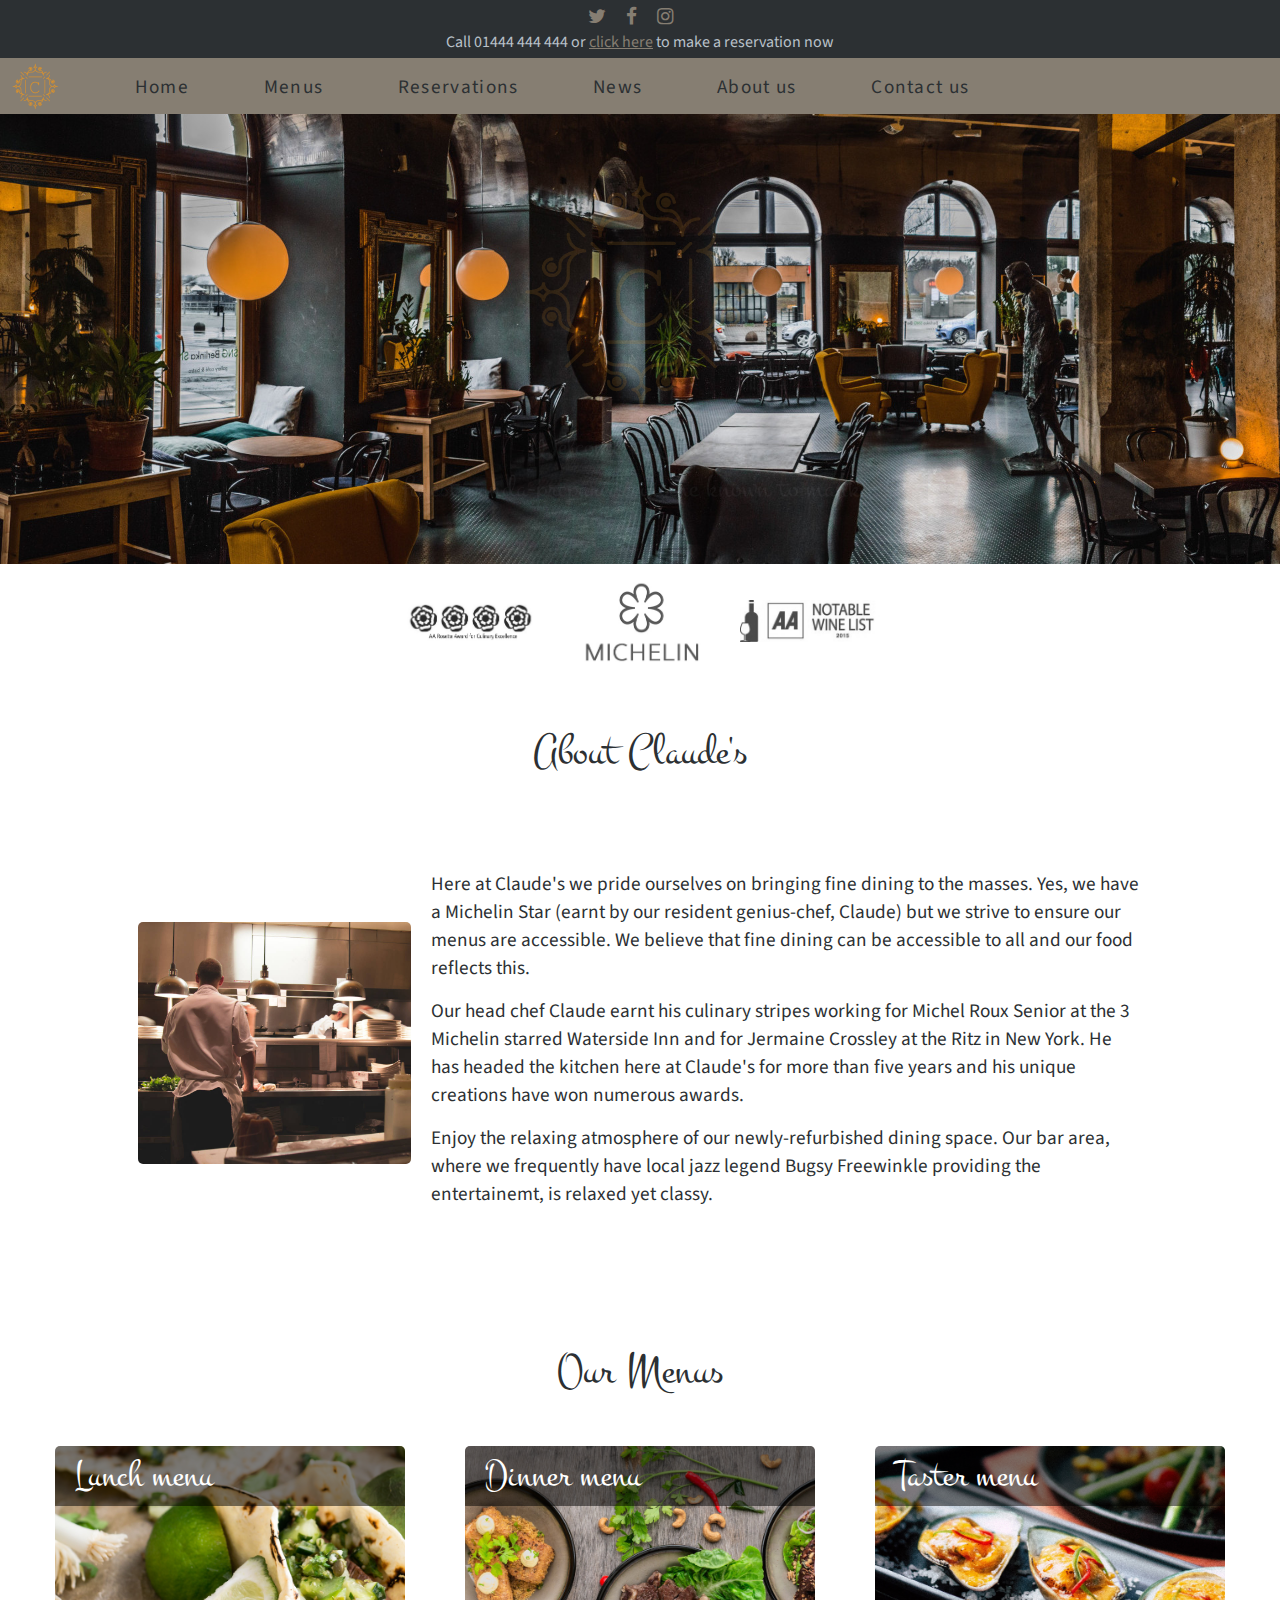
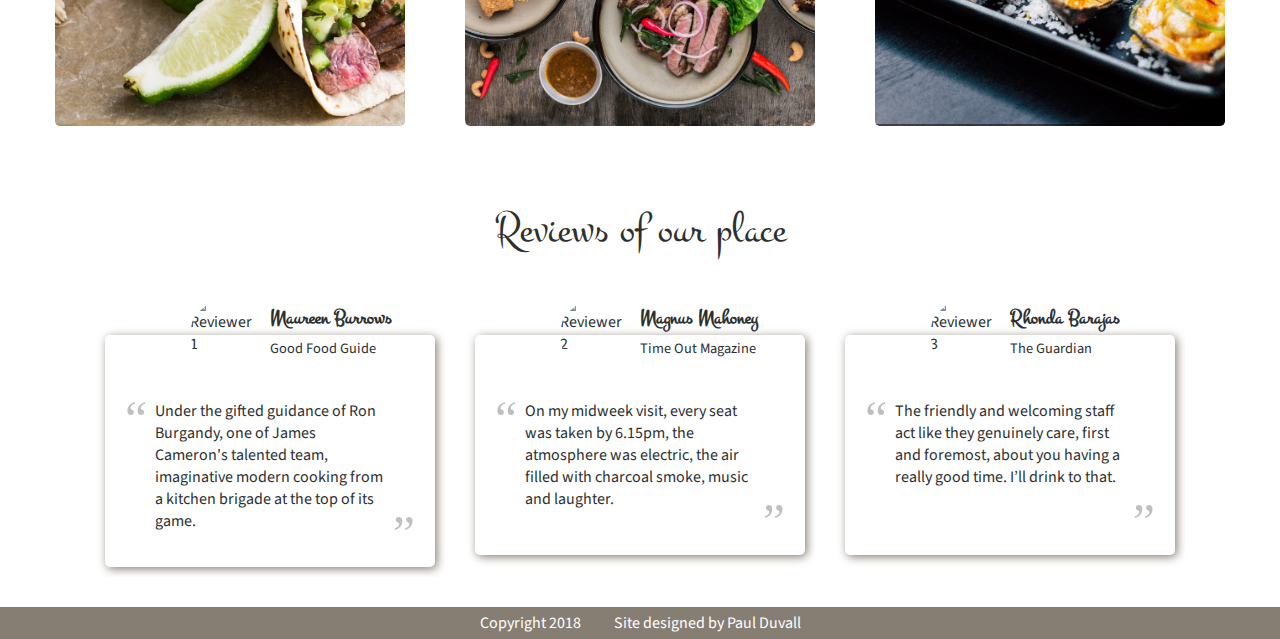
==== commit 192f4e9e: "Styling / layout of reservations page, reservations links on other pages updated" ====
--- a/index.html
+++ b/index.html
@@ -24,7 +24,7 @@
           <li><a href="#"><i class="fa fa-instagram"></i></a></li>
         </ul>
       </div>
-      <p class="top_text">Call 01444 444 444 or <a href="#">click here</a> to make a reservation now</p>
+      <p class="top_text">Call 01444 444 444 or <a href="reservations.html">click here</a> to make a reservation now</p>
     </section>
 
     <section class="section--nav">
--- a/css/style.css
+++ b/css/style.css
@@ -31,7 +31,12 @@
 h2 {
   font-family: 'Montez', cursive;
   font-weight: 100;
-  font-size: 2.4rem;
+  font-size: 2.8rem;
+}
+
+h3 {
+  font-family: 'Source Sans Pro', sans-serif;
+  font-size: 1.2rem;
 }
 
 /* -------------------- SECTION TITLES ---------------------- */
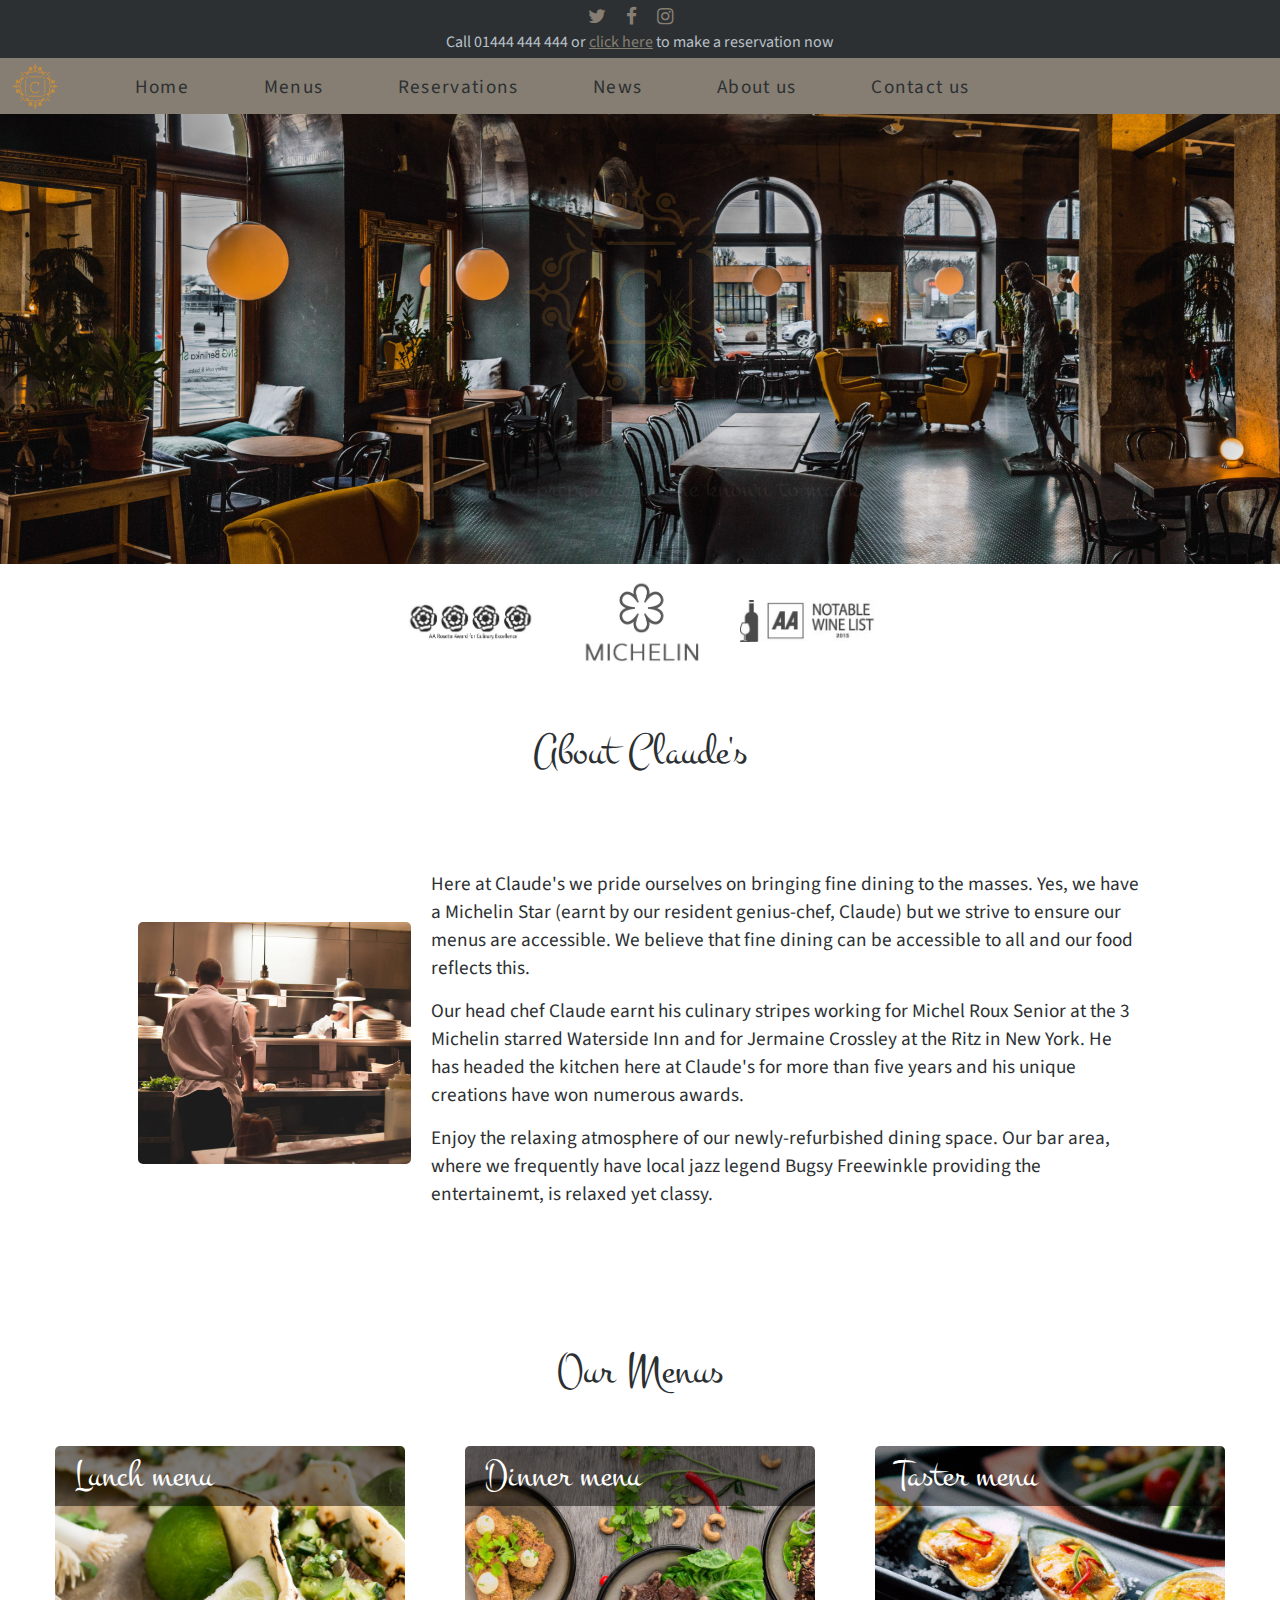
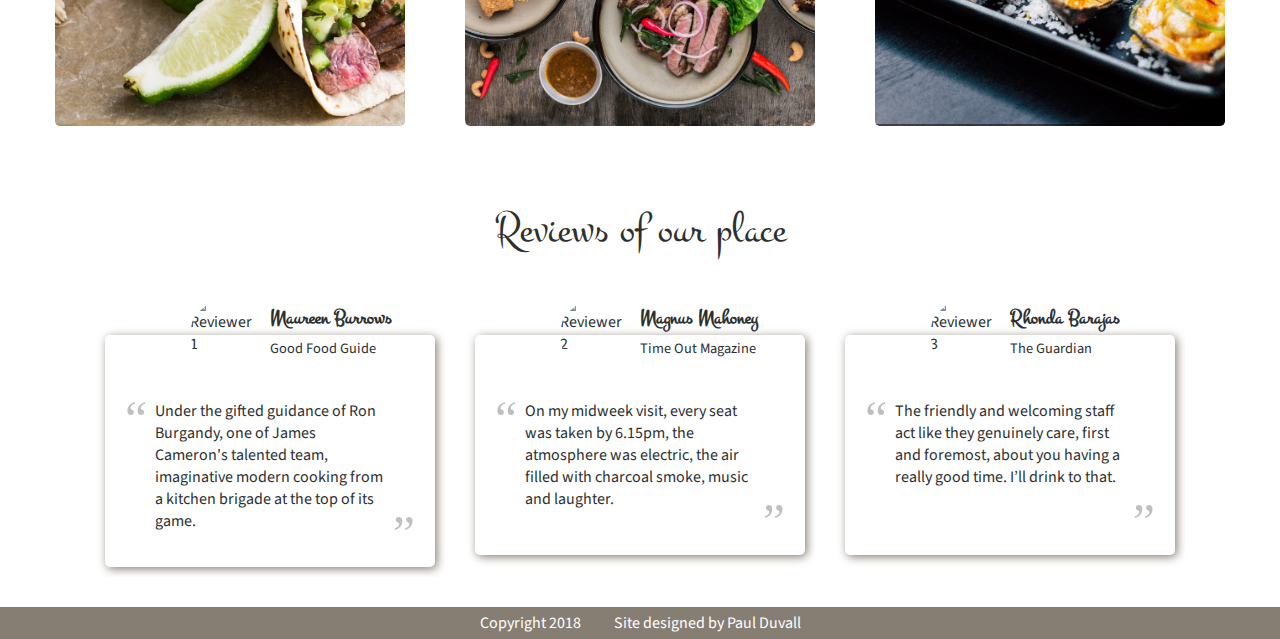
==== commit 42c7356d: "made reservations page responsive, add final styling to form, tidied up file structure for css files" ====
--- a/index.html
+++ b/index.html
@@ -10,7 +10,7 @@
   <!-- <link rel="stylesheet" type="text/css" href="css/animate.css"> -->
   <link rel="stylesheet" type="text/css" href="css/slicknav.min.css">
   <link rel="stylesheet" type="text/css" href="css/style.css">
-  <link rel="stylesheet" type="text/css" href="css/responsive.css">
+  <link rel="stylesheet" type="text/css" href="css/style-responsive.css">
   
 </head>
 <body>
--- a/css/style.css
+++ b/css/style.css
@@ -86,7 +86,6 @@
   margin: 0 auto;
   background: var(--clr-grey-light);
   text-align: center;
-  /* z-index: 1; */
 }
 
 nav {
@@ -186,14 +185,12 @@
 /* ---------------- ABOUT SECTION -------------------- */
 
 .section--about {
-  /* border: 2px solid green; */
   display: flex;
   flex-direction: column;
   align-items: center;
 }
 
 .about_body {
-  /* border: 2px solid red; */
   width: 80vw;
   max-width: 1300px;
   min-height: 500px;
@@ -210,7 +207,6 @@
 }
 
 .about_image {
-  /* border: 2px solid purple; */
   margin-left: 10px;
   max-width: 100%;
   height: 100%;
--- a/css/style-responsive.css
+++ b/css/style-responsive.css
@@ -0,0 +1,86 @@
+/* ---------------- RESPONSIVE MEDIA QUERIES -------------------- */
+
+@media all and (max-width: 1000px) {
+  /* -------- RESPONSIVE ABOUT SECTION ------------ */
+
+  .about_body {
+    flex-direction: column;
+  }
+
+  .about_image {
+    max-width: 55%;
+    text-align: center;
+    overflow: hidden;
+  }
+  
+  .about_image img {
+    width: 55%;
+  }
+}
+
+@media all and (max-width: 750px) {
+
+  /* -------- RESPONSIVE MENU ------------ */
+
+  #menu {
+    display: none;
+  }
+
+  .slicknav_menu {
+    display: inline-block;
+    position: fixed;
+    right: 0;
+    top: 0;
+    background: var(--clr-grey-dark);
+    width: 100%;
+    text-align: right;
+  }
+
+  .slicknav_menu a {
+    color: var(--clr-grey-light);  
+    font-size: 1rem;
+    letter-spacing: 1.3px;
+  }
+
+  /* -------- RESPONSIVE HERO ------------ */
+
+  .nav_logo {
+    width: 25%;
+    min-width: 175  px;
+    margin: 3px 0 3px 10px;
+    float: none;
+    margin: auto 0;
+  }
+
+  .hero_logo {
+    display: none;
+    height: 0;
+  }
+
+  .section--top p {
+    z-index: 5;
+  }
+}
+
+@media all and (max-width: 600px) {
+
+  /* -------- RESPONSIVE TOP SECTION ------------ */
+  .top_text {
+    /* Removing the top call to action text */
+    visibility: hidden;
+  }
+  
+  /* -------- RESPONSIVE AWARDS ------------ */
+
+  .awards {
+    display: flex;
+    flex-direction: column;
+    align-items: center;
+  }
+
+  .awards div img {
+    width: 50vw;
+    max-width: 170px;
+  }
+}
+
